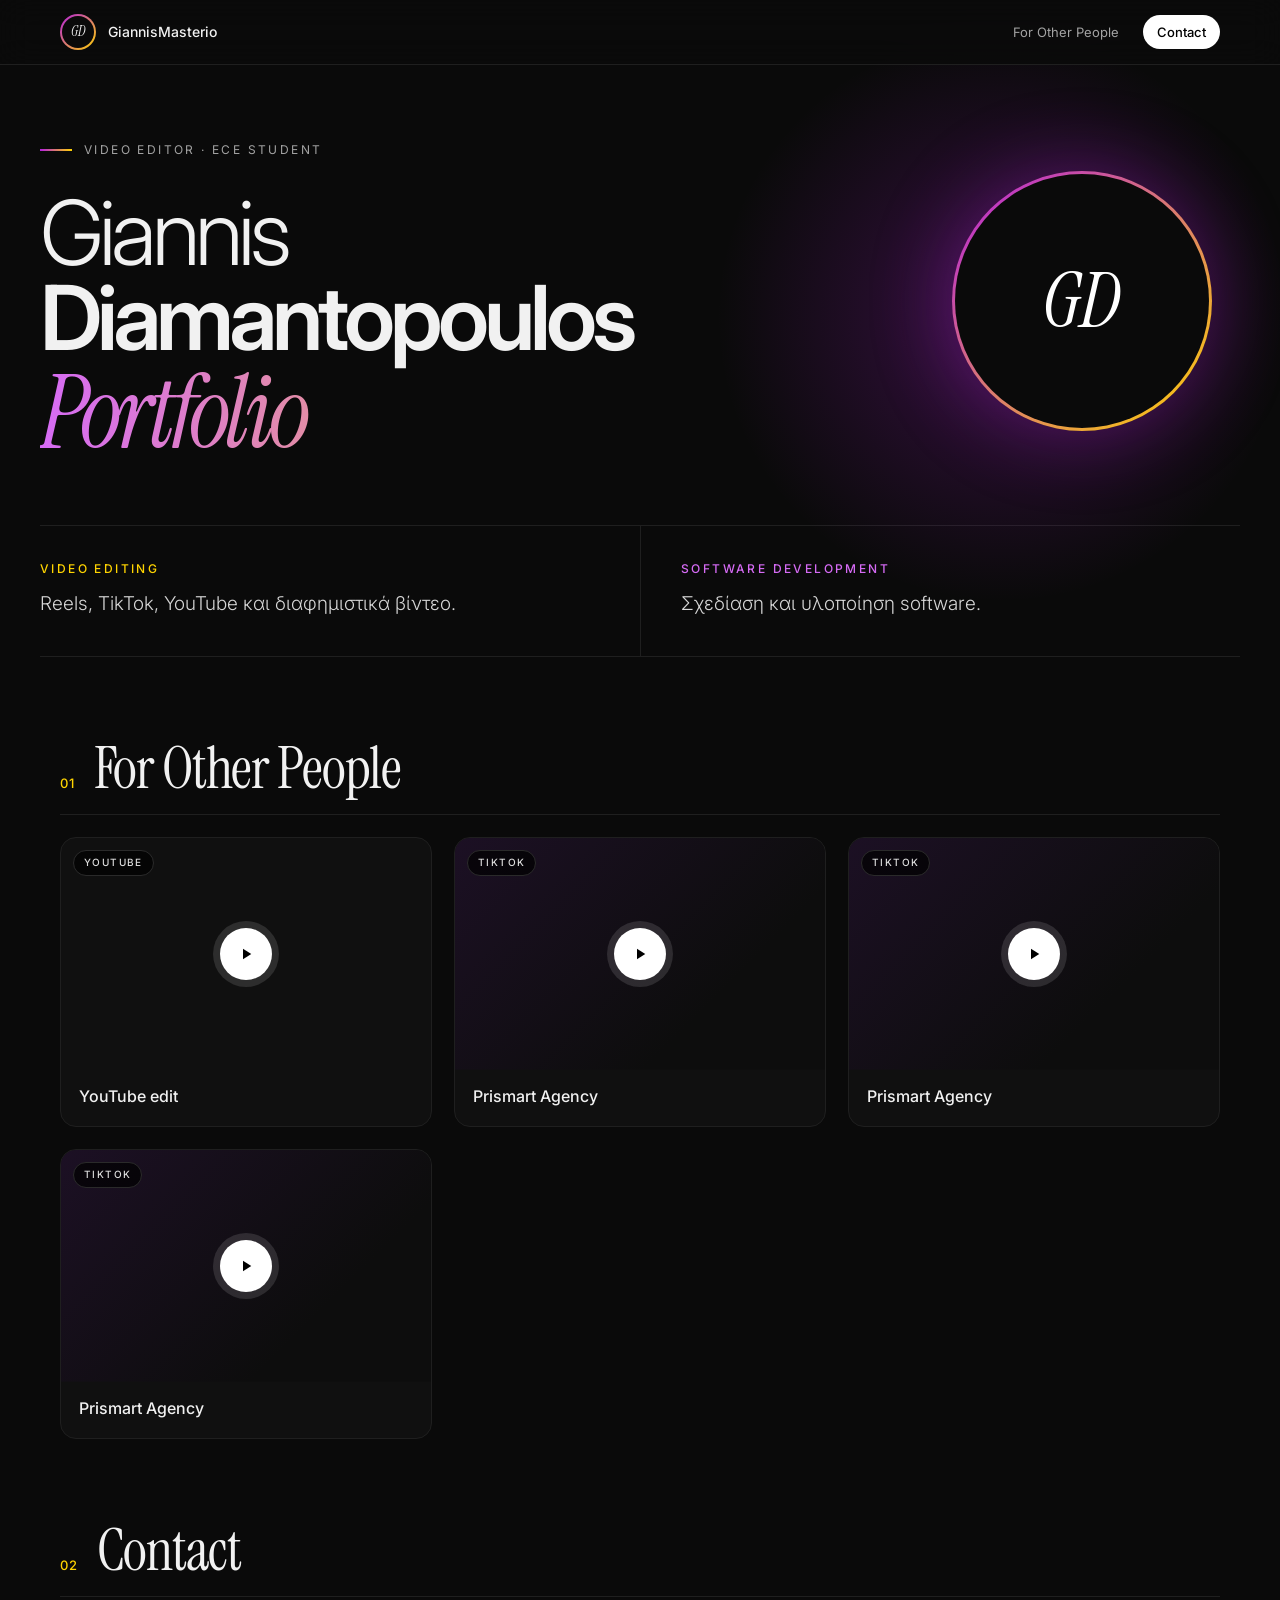
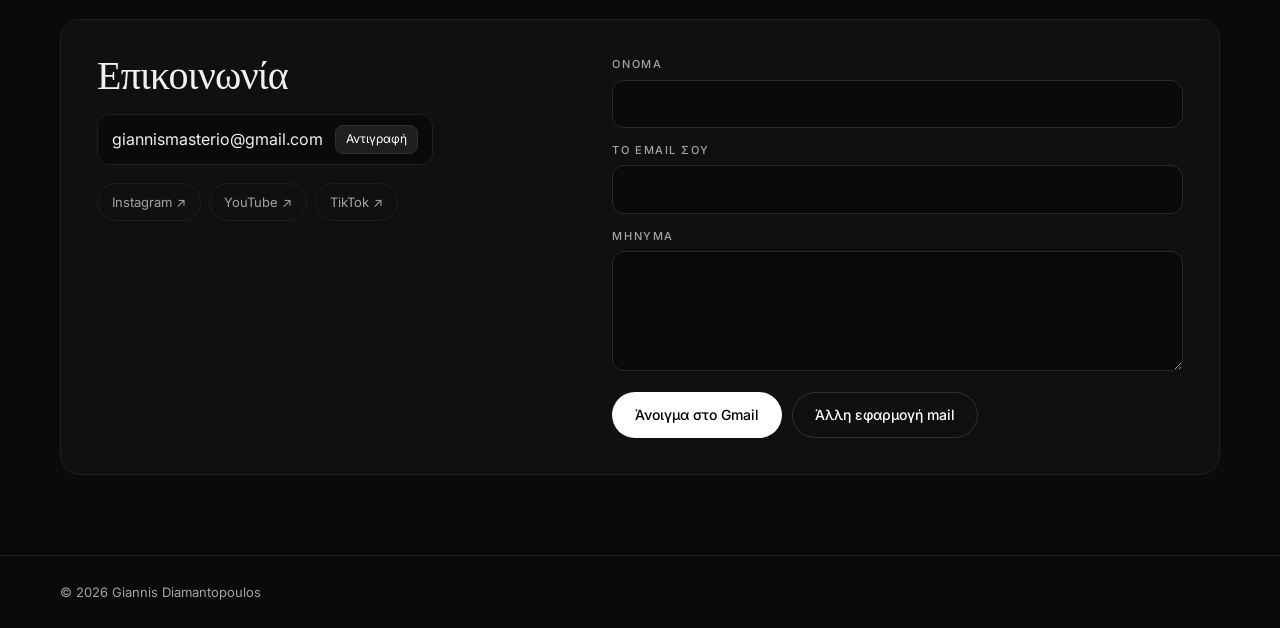
==== index.html @ 0fcf86de "Seperating Files" ====
<!DOCTYPE html>
<html lang="el">
<head>
<meta charset="UTF-8"><meta name="viewport" content="width=device-width, initial-scale=1">
<title>Giannis Diamantopoulos — Portfolio</title>
<meta name="description" content="Video Editor & Software Developer. Reels, TikTok, YouTube και software projects.">
<link rel="preconnect" href="https://fonts.googleapis.com"><link rel="preconnect" href="https://fonts.gstatic.com" crossorigin>
<link href="https://fonts.googleapis.com/css2?family=Instrument+Serif:ital@0;1&family=Inter:wght@300;400;500;600&display=swap" rel="stylesheet">
<link rel="stylesheet" href="css/style.css">
</head>
<body>
<header><div class="wrap">
  <a class="logo" href="#/"><span class="ring"><i id="logoImg"></i></span><span id="logoName"></span></a>
  <nav id="nav"></nav>
</div></header>

<main id="home">
  <div class="wrap hero">
    <div class="banner">
      <div><span class="kicker" id="kicker"></span>
        <h1 class="serif" id="h1"></h1></div>
      <div class="photoWrap"><div class="ring"><i id="photo"></i></div></div>
    </div>
    <div class="pillars">
      <div class="pill v"><h3>Video Editing</h3><p id="pv"></p></div>
      <div class="pill e"><h3>Software Development</h3><p id="pe"></p></div>
    </div>
  </div>
  <div id="sections"></div>
  <section class="sec" id="contact"><div class="wrap">
    <div class="sh"><span class="n" id="contactN"></span><h2 class="serif">Contact</h2></div>
    <div class="contact">
      <div><h3 class="serif">Επικοινωνία</h3>
        <div class="mail"><span id="mailShow"></span><button onclick="copyMail()">Αντιγραφή</button></div>
        <div class="links" id="links"></div></div>
      <form id="cform">
        <div class="fld"><label>Όνομα</label><input id="cn" required></div>
        <div class="fld"><label>Το email σου</label><input id="ce" type="email" required></div>
        <div class="fld"><label>Μήνυμα</label><textarea id="cm" required></textarea></div>
        <div class="btns"><button type="button" class="b1" onclick="sendMail('gmail')">Άνοιγμα στο Gmail</button><button type="button" class="b2" onclick="sendMail('mailto')">Άλλη εφαρμογή mail</button></div>
      </form>
    </div>
  </div></section>
</main>

<div id="detail"><div class="wrap">
  <a href="#/" class="back">← Πίσω</a>
  <h1 class="serif" id="dTitle"></h1><p class="sum" id="dSum"></p>
  <img class="cover" id="dCover" style="display:none" alt="">
  <div class="content" id="dContent"></div>
</div></div>

<footer><div class="wrap" id="foot"></div></footer>
<script src="data/content.js"></script>
<script src="js/site.js"></script>
</body>
</html>
---- css/style.css ----
:root{--bg:#0a0a0a;--card:#101010;--line:#1f1f1f;--txt:#f1f1f1;--mut:#a3a3a3;--pur:#b620e0;--yel:#ffd400}
*{box-sizing:border-box;margin:0}
html{scroll-behavior:smooth}
body{background:var(--bg);color:var(--txt);font-family:'Inter',system-ui,sans-serif;line-height:1.55;-webkit-font-smoothing:antialiased}
a{color:inherit;text-decoration:none}button{font:inherit;cursor:pointer}
.wrap{max-width:1200px;margin:0 auto;padding:0 20px}
.serif{font-family:'Instrument Serif',serif;font-weight:400;letter-spacing:-.02em;line-height:.95}
header{position:sticky;top:0;z-index:40;background:rgba(10,10,10,.8);backdrop-filter:blur(16px);border-bottom:1px solid var(--line)}
header .wrap{height:64px;display:flex;align-items:center;justify-content:space-between;gap:12px}
.logo{display:flex;align-items:center;gap:12px;font-weight:500;font-size:14px}
.ring{border-radius:50%;padding:2px;background:linear-gradient(135deg,var(--pur),var(--yel));flex-shrink:0}
.ring i{display:flex;width:100%;height:100%;border-radius:50%;background:#0a0a0a center/cover;align-items:center;justify-content:center;font-family:'Instrument Serif',serif;font-style:italic}
.logo .ring{width:36px;height:36px}
nav{display:flex;gap:4px;align-items:center}
nav a{padding:7px 14px;border-radius:99px;font-size:13px;color:var(--mut)}
nav a:hover{color:#fff;background:#181818}
nav a.cta{background:#fff;color:#000;font-weight:500;margin-left:6px}
@media(max-width:720px){nav a:not(.cta){display:none}}
.hero{padding:76px 0 0}
.banner{position:relative;display:grid;grid-template-columns:1.6fr .6fr;align-items:center;gap:40px;padding-bottom:64px;border-bottom:1px solid var(--line)}
.banner::before{content:"";position:absolute;right:-6%;top:-35%;width:620px;height:620px;background:radial-gradient(circle,rgba(182,32,224,.26),transparent 65%);pointer-events:none}
.banner>*{position:relative}
.kicker{display:flex;align-items:center;gap:12px;font-size:12px;letter-spacing:.2em;text-transform:uppercase;color:var(--mut);margin-bottom:30px}
.kicker::before{content:"";width:32px;height:2px;background:linear-gradient(90deg,var(--pur),var(--yel))}
.banner h1{font-family:'Inter',sans-serif;font-size:min(7vw,92px);line-height:.95;letter-spacing:-.055em;font-weight:600}
.banner h1 span{display:block}.banner h1 .a{font-weight:300}
.banner h1 .c{font-family:'Instrument Serif',serif;font-style:italic;font-weight:400;font-size:1.12em;background:linear-gradient(90deg,#d66bf5,var(--yel));-webkit-background-clip:text;background-clip:text;color:transparent;margin-top:6px}
.photoWrap{display:flex;justify-content:center}
.photoWrap .ring{width:min(260px,60vw);aspect-ratio:1;padding:3px;box-shadow:0 0 80px rgba(182,32,224,.35)}
.photoWrap .ring i{font-size:76px;color:#fff}
@media(max-width:860px){.banner{grid-template-columns:1fr;gap:28px;padding-bottom:44px}.banner h1{font-size:min(11.5vw,64px)}.photoWrap{order:-1;justify-content:flex-start}.photoWrap .ring{width:110px}.photoWrap .ring i{font-size:38px}}
.pillars{display:grid;grid-template-columns:1fr 1fr;border-bottom:1px solid var(--line)}
.pill{padding:34px 0 38px}.pill+.pill{padding-left:40px;border-left:1px solid var(--line)}
.pill h3{font-size:12px;letter-spacing:.2em;text-transform:uppercase;font-weight:500}
.pill.v h3{color:var(--yel)}.pill.e h3{color:#d66bf5}
.pill p{margin-top:10px;font-size:19px;font-weight:300;color:#d6d6d6;max-width:420px}
@media(max-width:700px){.pillars{grid-template-columns:1fr}.pill+.pill{padding-left:0;border-left:0;border-top:1px solid var(--line)}}
section.sec{padding:84px 0 0}
.sh{display:flex;align-items:baseline;gap:18px;margin-bottom:22px;padding-bottom:18px;border-bottom:1px solid var(--line)}
.sh .n{font-size:13px;font-weight:500;letter-spacing:.1em;color:var(--yel)}
.sh h2{font-size:clamp(34px,5vw,58px)}
.note{color:var(--mut);max-width:620px;margin-bottom:24px}
.grid{display:grid;grid-template-columns:repeat(auto-fill,minmax(300px,1fr));gap:22px}
.card{background:var(--card);border:1px solid var(--line);border-radius:16px;overflow:hidden;cursor:pointer;transition:.25s;display:block}
.card:hover{border-color:#5a2a78;transform:translateY(-2px)}
.thumb{aspect-ratio:16/10;background:linear-gradient(135deg,#1c1024,#0d0d0d 70%) center/cover;position:relative;display:flex;align-items:center;justify-content:center}
.play{width:52px;height:52px;border-radius:50%;background:#fff;color:#000;display:flex;align-items:center;justify-content:center;box-shadow:0 0 0 7px rgba(255,255,255,.12);transition:.2s}
.card:hover .play{transform:scale(1.08)}
.badge{position:absolute;top:12px;left:12px;font-size:10px;font-weight:500;letter-spacing:.14em;background:rgba(0,0,0,.7);border:1px solid #2a2a2a;color:#ddd;padding:4px 10px;border-radius:99px}
.card .body{padding:14px 18px 18px}.card h3{font-size:16px;font-weight:500}
.card p{font-size:14px;color:var(--mut);margin-top:2px}
.proj .thumb{aspect-ratio:16/9}.more{margin-top:10px;font-size:13px;color:var(--yel)}
.contact{display:grid;grid-template-columns:1fr 1.2fr;gap:40px;border:1px solid var(--line);border-radius:20px;padding:36px;background:var(--card)}
.contact h3{font-size:40px}
.mail{display:inline-flex;gap:12px;align-items:center;margin-top:20px;padding:10px 14px;border-radius:12px;background:#0a0a0a;border:1px solid var(--line);word-break:break-all}
.mail button{background:#1f1f1f;color:#fff;border:1px solid #2f2f2f;border-radius:8px;padding:4px 10px;font-size:12px}
.links{display:flex;gap:8px;flex-wrap:wrap;margin-top:18px}
.links a{padding:8px 14px;border-radius:99px;border:1px solid var(--line);font-size:13px;color:var(--mut)}
.links a:hover{border-color:var(--pur);color:#fff}
.fld{margin-bottom:14px}
.fld label{display:block;font-size:11px;font-weight:500;color:var(--mut);margin-bottom:6px;text-transform:uppercase;letter-spacing:.14em}
input,textarea{width:100%;background:#0a0a0a;border:1px solid #2a2a2a;border-radius:12px;padding:11px 14px;color:#fff;font:inherit;outline:none}
input:focus,textarea:focus{border-color:var(--pur)}textarea{min-height:120px;resize:vertical}
.btns{display:flex;gap:10px;flex-wrap:wrap}
.b1,.b2{border-radius:99px;padding:11px 22px;font-weight:500;font-size:14px;border:1px solid transparent}
.b1{background:#fff;color:#000}.b2{background:transparent;color:#fff;border-color:#333}
@media(max-width:800px){.contact{grid-template-columns:1fr;padding:24px;gap:26px}}
footer{margin-top:80px;border-top:1px solid var(--line);padding:26px 0;color:var(--mut);font-size:13px}
#detail{display:none;padding:44px 0 100px}
#detail .back{color:var(--mut)}#detail .back:hover{color:var(--yel)}
#detail h1{margin-top:22px;font-size:clamp(44px,8vw,96px)}
#detail .sum{margin-top:18px;font-size:20px;color:#cfcfcf;max-width:700px}
#detail .cover{margin-top:30px;width:100%;max-height:480px;object-fit:cover;border-radius:22px;border:1px solid var(--line)}
.content{max-width:760px;margin-top:36px}
.content h2{font-size:28px;margin:38px 0 10px;font-weight:700}
.content p{color:#d2d2d2;margin-bottom:14px;white-space:pre-wrap}
.content img{width:100%;border-radius:16px;margin:16px 0;border:1px solid var(--line)}
.content .vid{aspect-ratio:16/9;margin:18px 0;border-radius:16px;overflow:hidden}.content .vid iframe{width:100%;height:100%;border:0}
.content a.lnk{display:inline-block;margin:6px 0 14px;padding:10px 18px;border-radius:99px;background:var(--pur);font-weight:600}
.ov{position:fixed;inset:0;z-index:80;background:rgba(0,0,0,.82);backdrop-filter:blur(8px);display:flex;align-items:center;justify-content:center;padding:16px}
.vbox{width:100%;max-width:920px;aspect-ratio:16/9;background:#000;border-radius:16px;overflow:hidden;position:relative}
.vbox.tall{max-width:360px;aspect-ratio:9/16;max-height:88vh}.vbox iframe{width:100%;height:100%;border:0}
.xbtn{position:absolute;top:10px;right:10px;z-index:3;width:34px;height:34px;border-radius:50%;border:0;background:rgba(0,0,0,.8);color:#fff}
.toast{position:fixed;bottom:30px;left:50%;transform:translateX(-50%);background:#fff;color:#000;padding:9px 18px;border-radius:99px;font-weight:600;z-index:99;font-size:14px}
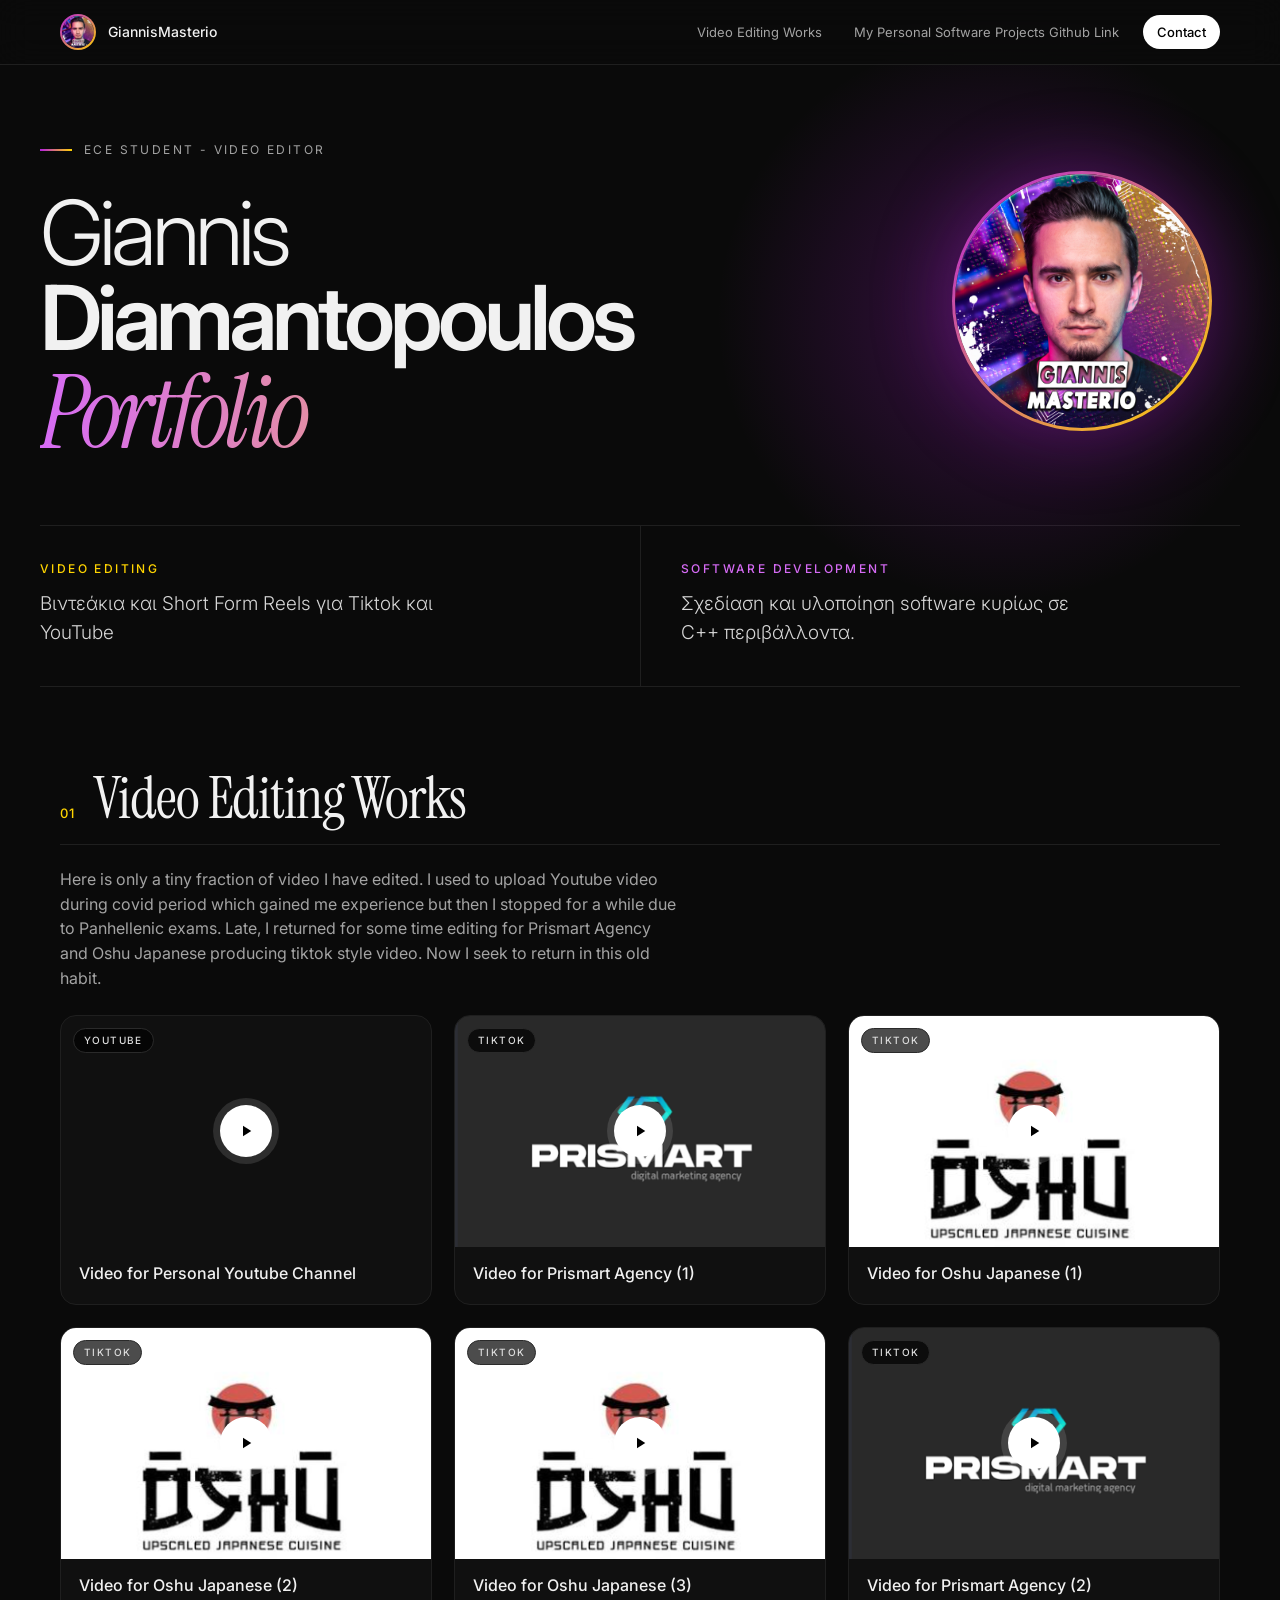
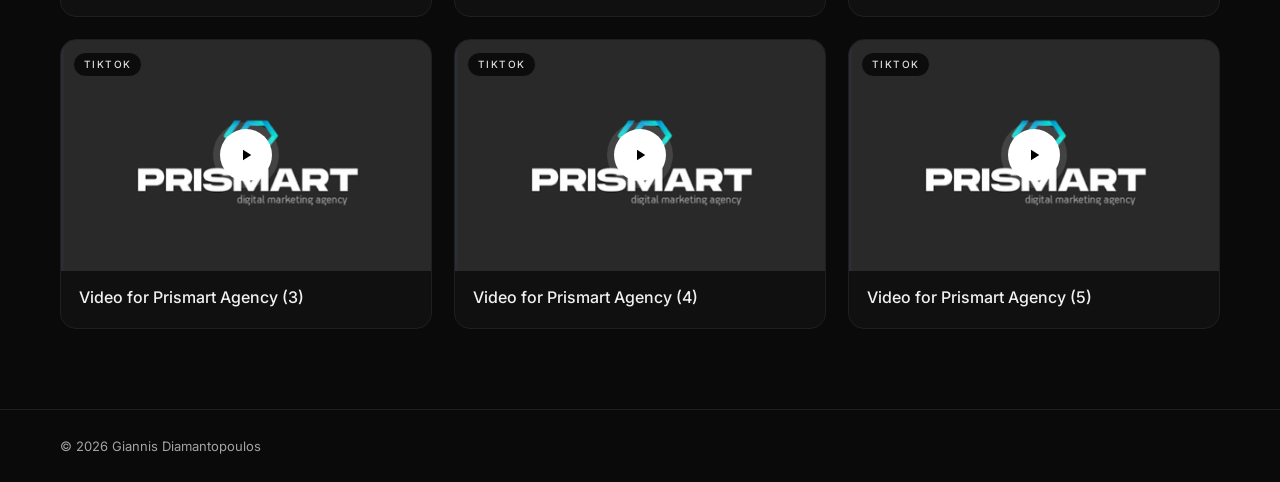
==== commit 8c46015b: "newchangesonsite.js" ====
--- a/index.html
+++ b/index.html
@@ -2,7 +2,7 @@
 <html lang="el">
 <head>
 <meta charset="UTF-8"><meta name="viewport" content="width=device-width, initial-scale=1">
-<title>Giannis Diamantopoulos — Portfolio</title>
+<title>Giannis Diamantopoulos Portfolio</title>
 <meta name="description" content="Video Editor & Software Developer. Reels, TikTok, YouTube και software projects.">
 <link rel="preconnect" href="https://fonts.googleapis.com"><link rel="preconnect" href="https://fonts.gstatic.com" crossorigin>
 <link href="https://fonts.googleapis.com/css2?family=Instrument+Serif:ital@0;1&family=Inter:wght@300;400;500;600&display=swap" rel="stylesheet">
@@ -51,7 +51,7 @@
 </div></div>
 
 <footer><div class="wrap" id="foot"></div></footer>
-<script src="data/content.js"></script>
+<!--<script src="js/fallback.js"></script> -->
 <script src="js/site.js"></script>
 </body>
 </html>
